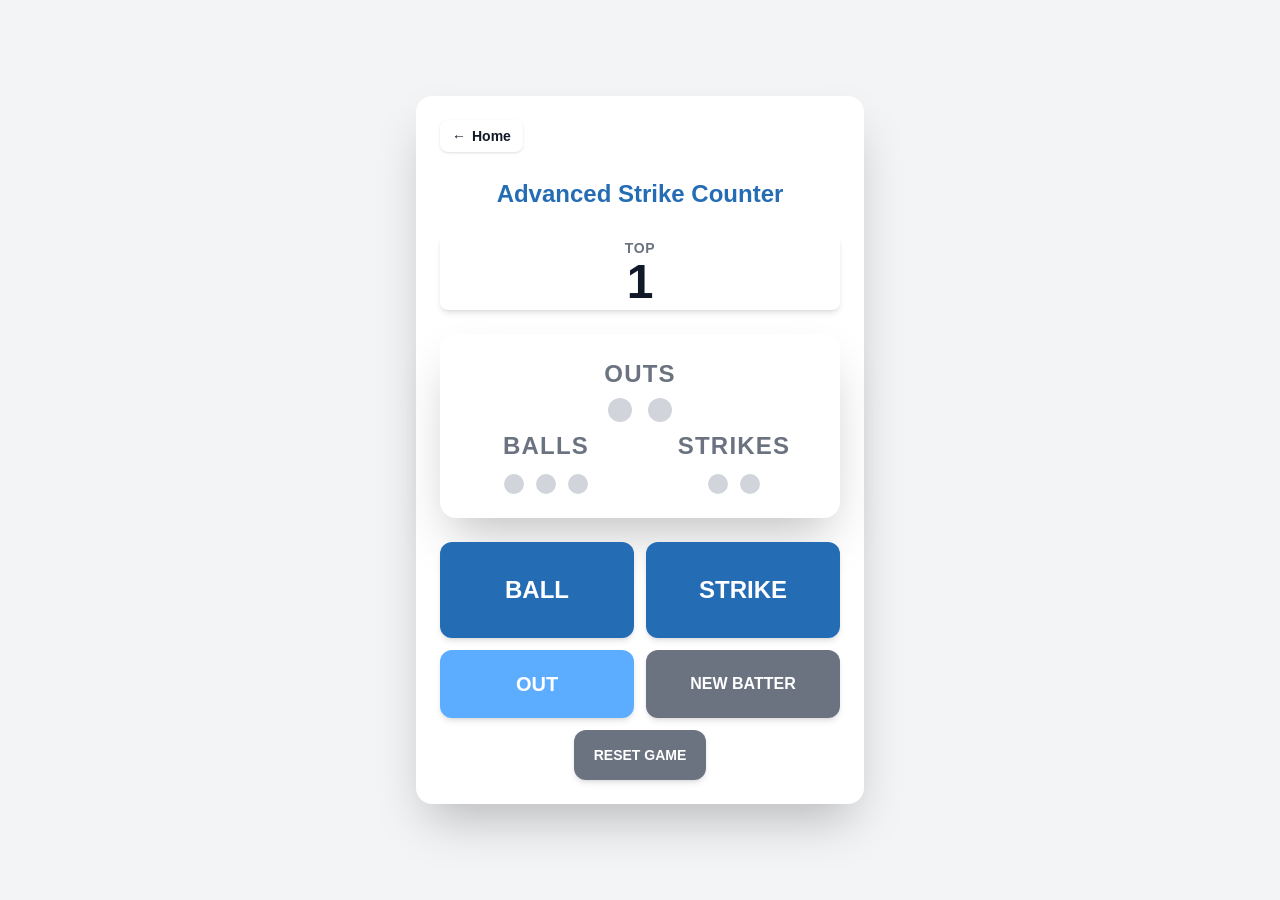
==== AdvancedStrikeCounter.html @ 7a81ef96 "fonts/temp.txt" ====
<!DOCTYPE html>
<html lang="en">

<head>
    <meta charset="UTF-8">
    <meta name="viewport" content="width=device-width, initial-scale=1.0">
    <title>Advanced Strike Counter</title>
    <script src="./tailwind.js"></script>

    <script>
        tailwind.config = {darkMode: 'class'}
    </script>

    <link rel="stylesheet" href="./fonts.css">

    <style>
        body {
            font-family:'Inter',sans-serif;
            -webkit-tap-highlight-color:transparent;
            touch-action:manipulation;
        }
        :root {
            --bg-color: #f3f4f6;
            --card-bg: #ffffff;
        
            --text-primary: #1a1a1a;
            --text-secondary: #6b7280;
        
            --btn-primary-bg: #246db5;
            --btn-primary-text: #ffffff;
        
            --btn-secondary-bg: #5cadff;
            --btn-secondary-text: #ffffff;
        
            --indicator-empty-bg: #d1d5db;
        
            --indicator-ball-bg: #22c55e;
            --indicator-strike-bg: #ef4444;
            --indicator-out-bg: #f97316;
        
            --toggle-bg: #d1d5db;
            --toggle-knob: #ffffff;
        }
        .dark {
            --bg-color: #111827;
            --card-bg: #1f2937;

            --text-primary: #e5e7eb;
            --text-secondary: #9ca3af;

            --btn-primary-bg: #246db5;
            --btn-primary-text: white;

            --btn-secondary-bg: #374151;
            --btn-secondary-text: white;

            --indicator-empty-bg: #374151;

            --toggle-bg: #5cadff;
            --toggle-knob: white;
        }
        .indicator {
            transition: background-color 0.3s ease, transform 0.2s ease;
        }
        .btn {
            transition: background-color 0.3s ease, color 0.3s ease, transform 0.1s ease-out;
            --hover: opacity-90;
            --transition-all: duration-200;
        }
    </style>
</head>
<body class="bg-gray-100 dark:bg-gray-900 text-gray-900 dark:text-gray-100 min-h-screen flex items-center justify-center p-4 transition-colors duration-500">

    <div class="w-full max-w-md mx-auto bg-white dark:bg-gray-800 rounded-2xl shadow-2xl p-6 flex flex-col space-y-6 transition-colors duration-500">
        <div class="w-full max-w-md mx-auto flex justify-start">
            <a href="./index.html" class="inline-flex items-center gap-1.5 px-3 py-1.5 rounded-lg bg-light-card dark:bg-dark-card text-primary font-semibold text-sm shadow hover:opacity-80 transition-opacity">
                <span>←</span>
                <span>Home</span>
            </a>
        </div>

        <!-- Header: Inning and Theme Toggle -->
        <header class="flex justify-between items-center mb-1">
            <h1 class="text-2xl font-bold text-[#246db5]" style="margin: auto; margin-top: 0.1rem;">
                Advanced Strike Counter
            </h1>
        </header>
        <!-- Inning Display -->
        <div id="inning-display" class="text-center bg-[var(--card-bg)] rounded-lg px-4 py-1 shadow-md transition-colors duration-300">
            <div id="inning-half" class="text-sm font-bold tracking-wider uppercase text-[var(--text-secondary)] transition-colors duration-300">TOP</div>
            <div id="inning-number" class="text-5xl font-extrabold">1</div>
        </div>
         <!-- Main Display: Counts -->
        <main class="flex-grow flex flex-col justify-center bg-[var(--card-bg)] rounded-2xl shadow-2xl p-6 transition-colors duration-300">
            <!-- Outs -->
            <div class="text-center mb-2">
                <h2 class="text-2xl font-bold tracking-wider uppercase text-[var(--text-secondary)] transition-colors duration-300">Outs</h2>
                <div id="outs-indicators" class="flex justify-center items-center space-x-4 mt-2">
                    <div class="indicator h-6 w-6 rounded-full bg-[var(--indicator-empty-bg)]"></div>
                    <div class="indicator h-6 w-6 rounded-full bg-[var(--indicator-empty-bg)]"></div>
                </div>
            </div>

            <!-- Balls & Strikes -->
            <div class="grid grid-cols-2 gap-6">
                <div class="text-center">
                    <h2 class="text-2xl font-bold tracking-wider uppercase text-[var(--text-secondary)] transition-colors duration-300">Balls</h2>
                    <div id="balls-indicators" class="flex justify-center items-center space-x-3 mt-3">
                        <div class="indicator h-5 w-5 rounded-full bg-[var(--indicator-empty-bg)]"></div>
                        <div class="indicator h-5 w-5 rounded-full bg-[var(--indicator-empty-bg)]"></div>
                        <div class="indicator h-5 w-5 rounded-full bg-[var(--indicator-empty-bg)]"></div>
                    </div>
                </div>
                <div class="text-center">
                    <h2 class="text-2xl font-bold tracking-wider uppercase text-[var(--text-secondary)] transition-colors duration-300">Strikes</h2>
                    <div id="strikes-indicators" class="flex justify-center items-center space-x-3 mt-3">
                        <div class="indicator h-5 w-5 rounded-full bg-[var(--indicator-empty-bg)]"></div>
                        <div class="indicator h-5 w-5 rounded-full bg-[var(--indicator-empty-bg)]"></div>
                    </div>
                </div>
            </div>
        </main>

        <!-- Action Buttons -->
        <footer class="mt-2">
            <div class="grid grid-cols-2 gap-3">
                <button id="ball-btn" class="btn col-span-1 text-2xl font-bold py-8 rounded-xl shadow-md bg-[var(--btn-primary-bg)] text-[var(--btn-primary-text)] active:scale-95">BALL</button>
                <button id="strike-btn" class="btn col-span-1 text-2xl font-bold py-8 rounded-xl shadow-md bg-[var(--btn-primary-bg)] text-[var(--btn-primary-text)] active:scale-95">STRIKE</button>
            </div>
            <div class="grid grid-cols-2 gap-3 mt-3">
                <button id="out-btn" class="btn col-span-1 text-xl font-bold py-5 rounded-xl shadow-md bg-[var(--btn-secondary-bg)] text-[var(--btn-secondary-text)] active:scale-95">OUT</button>
                <button id="new-batter-btn"
                    class="btn bg-gray-500 text-white py-4 font-semibold rounded-xl shadow-md hover:bg-gray-600">
                    NEW BATTER
                </button>
            </div>
            <div class="grid grid-cols-1 gap-3 mt-3">
                <button id="reset-btn" 
                    class="btn col-span-1 text-sm font-bold py-3 rounded-xl shadow-md bg-gray-500 text-[var(--btn-secondary-text)] active:scale-95"
                    style="max-width: 45%; margin: auto; padding: 15px 20px;">
                    RESET GAME
                </button>
            </div>
        </footer>
    </div>

    <script>
        document.addEventListener('DOMContentLoaded', () => {
            // Theme global from index
            document.documentElement.classList.toggle('dark', localStorage.getItem('theme') === 'dark');

            // --- STATE (Caricamento da localStorage se disponibile) ---
            let balls = parseInt(localStorage.getItem('adv_balls'), 10) || 0;
            let strikes = parseInt(localStorage.getItem('adv_strikes'), 10) || 0;
            let outs = parseInt(localStorage.getItem('adv_outs'), 10) || 0;
            let inning = parseInt(localStorage.getItem('adv_inning'), 10) || 1;
            let isTopInning = localStorage.getItem('adv_isTopInning') !== null ? JSON.parse(localStorage.getItem('adv_isTopInning')) : true;

            // --- DOM ELEMENTS ---
            const ballBtn = document.getElementById('ball-btn');
            const strikeBtn = document.getElementById('strike-btn');
            const outBtn = document.getElementById('out-btn');
            const resetBtn = document.getElementById('reset-btn');
            const newBatterBtn = document.getElementById('new-batter-btn');

            const inningHalfEl = document.getElementById('inning-half');
            const inningNumberEl = document.getElementById('inning-number');
            const ballIndicators = document.querySelectorAll('#balls-indicators .indicator');
            const strikeIndicators = document.querySelectorAll('#strikes-indicators .indicator');
            const outIndicators = document.querySelectorAll('#outs-indicators .indicator');

            // --- FUNZIONE DI SALVATAGGIO ---
            const saveData = () => {
                localStorage.setItem('adv_balls', balls);
                localStorage.setItem('adv_strikes', strikes);
                localStorage.setItem('adv_outs', outs);
                localStorage.setItem('adv_inning', inning);
                localStorage.setItem('adv_isTopInning', isTopInning);
            };

            const updateUI = () => {
                // Update Inning
                inningHalfEl.textContent = isTopInning ? 'TOP' : 'BOTTOM';
                inningNumberEl.textContent = inning;

                // Update Indicators
                updateIndicators(ballIndicators, balls, 'var(--indicator-ball-bg)');
                updateIndicators(strikeIndicators, strikes, 'var(--indicator-strike-bg)');
                updateIndicators(outIndicators, outs, 'var(--indicator-out-bg)');

                // Salva lo stato a ogni aggiornamento dell'interfaccia
                saveData();
            };

            const updateIndicators = (indicators, count, activeColor) => {
                indicators.forEach((indicator, index) => {
                    if (index < count) {
                        indicator.style.backgroundColor = activeColor;
                        indicator.style.transform = 'scale(1.1)';
                    } else {
                        indicator.style.backgroundColor = 'var(--indicator-empty-bg)';
                        indicator.style.transform = 'scale(1)';
                    }
                });
            };

            const handleNewBatter = () => {
                balls = 0;
                strikes = 0;
                localStorage.removeItem('adv_balls');
                localStorage.removeItem('adv_strikes');
                updateUI();
            };

            const resetCounts = () => {
                balls = 0;
                strikes = 0;
            };

            const advanceInning = () => {
                outs = 0;
                resetCounts();
                if (isTopInning) {
                    isTopInning = false;
                } else {
                    isTopInning = true;
                    inning++;
                }
            };

            const handleBall = () => {
                if (balls < 3) {
                    balls++;
                } else {
                    // Walk
                    resetCounts();
                }
                updateUI();
            };

            const handleStrike = () => {
                if (strikes < 2) {
                    strikes++;
                } else {
                    // Third strike is an out
                    handleOut();
                }
                updateUI();
            };

            const handleOut = () => {
                resetCounts();
                if (outs < 2) {
                    outs++;
                } else {
                    // Third out, advance inning
                    advanceInning();
                }
                updateUI();
            };

            const handleReset = () => {
                balls = 0;
                strikes = 0;
                outs = 0;
                inning = 1;
                isTopInning = true;

                // Rimuove i dati da localStorage
                localStorage.removeItem('adv_balls');
                localStorage.removeItem('adv_strikes');
                localStorage.removeItem('adv_outs');
                localStorage.removeItem('adv_inning');
                localStorage.removeItem('adv_isTopInning');

                updateUI();
            };

            ballBtn.addEventListener('click', handleBall);
            strikeBtn.addEventListener('click', handleStrike);
            outBtn.addEventListener('click', handleOut);
            resetBtn.addEventListener('click', handleReset);
            newBatterBtn.addEventListener('click', handleNewBatter);

            // Initial render
            updateUI();
        });
    </script>
</body>
</html>
---- fonts.css ----
@font-face {
  font-family: 'Inter';
  font-style: normal;
  font-weight: 400;
  font-display: swap;
  src: url('./fonts/inter-400.ttf') format('truetype');
}
@font-face {
  font-family: 'Inter';
  font-style: normal;
  font-weight: 600;
  font-display: swap;
  src: url('./fonts/inter-600.ttf') format('truetype');
}
@font-face {
  font-family: 'Inter';
  font-style: normal;
  font-weight: 700;
  font-display: swap;
  src: url('./fonts/inter-700.ttf') format('truetype');
}
@font-face {
  font-family: 'Inter';
  font-style: normal;
  font-weight: 900;
  font-display: swap;
  src: url('./fonts/inter-900.ttf') format('truetype');
}
@font-face {
  font-family: 'Roboto Mono';
  font-style: normal;
  font-weight: 700;
  font-display: swap;
  src: url('./fonts/roboto-mono-700.ttf') format('truetype');
}
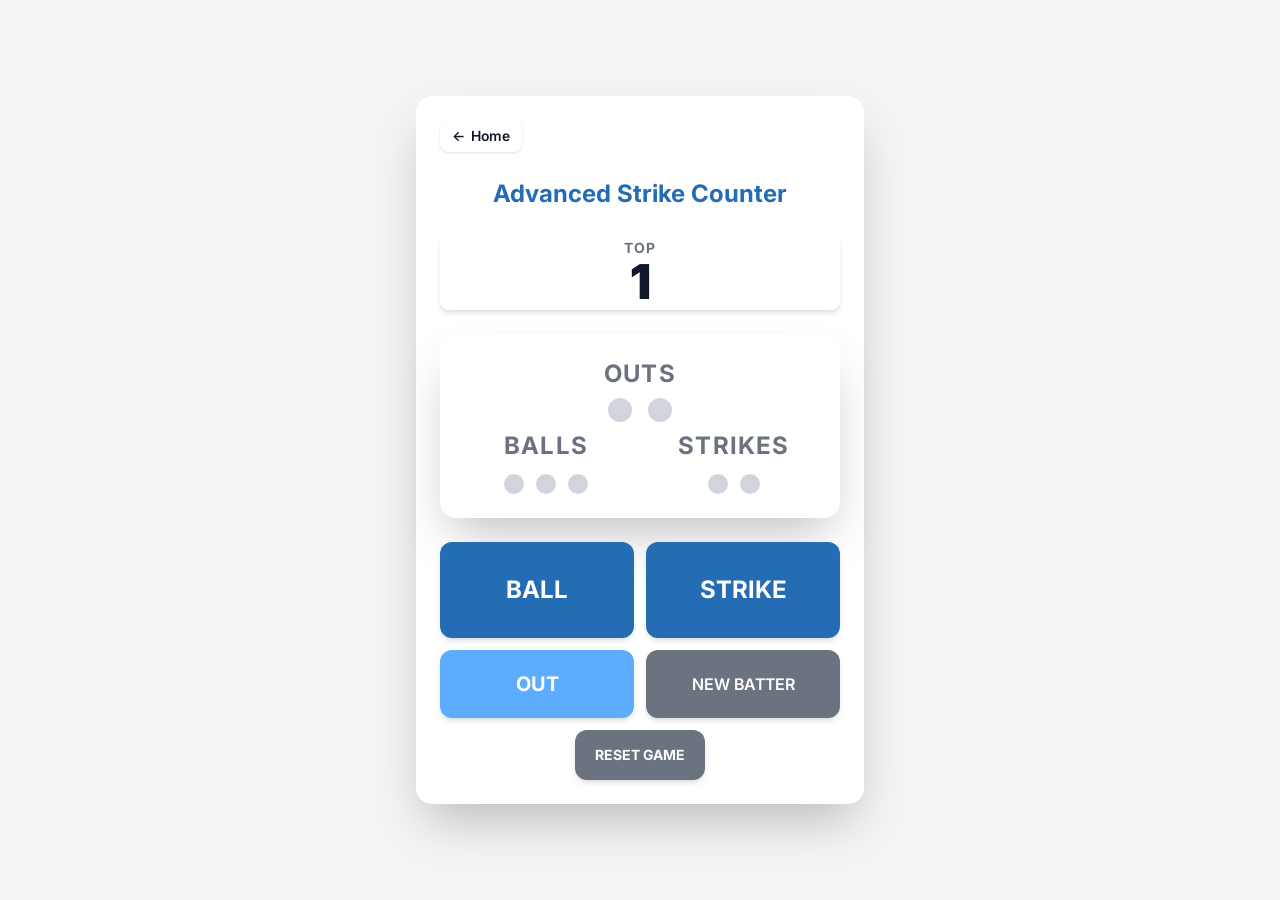
==== commit 90ad7831: "Add files via upload" ====
--- a/AdvancedStrikeCounter.html
+++ b/AdvancedStrikeCounter.html
@@ -242,14 +242,13 @@
                 if (strikes < 2) {
                     strikes++;
                 } else {
-                    // Third strike is an out
+                    // Strikeout
                     handleOut();
                 }
                 updateUI();
             };
 
             const handleOut = () => {
-                resetCounts();
                 if (outs < 2) {
                     outs++;
                 } else {
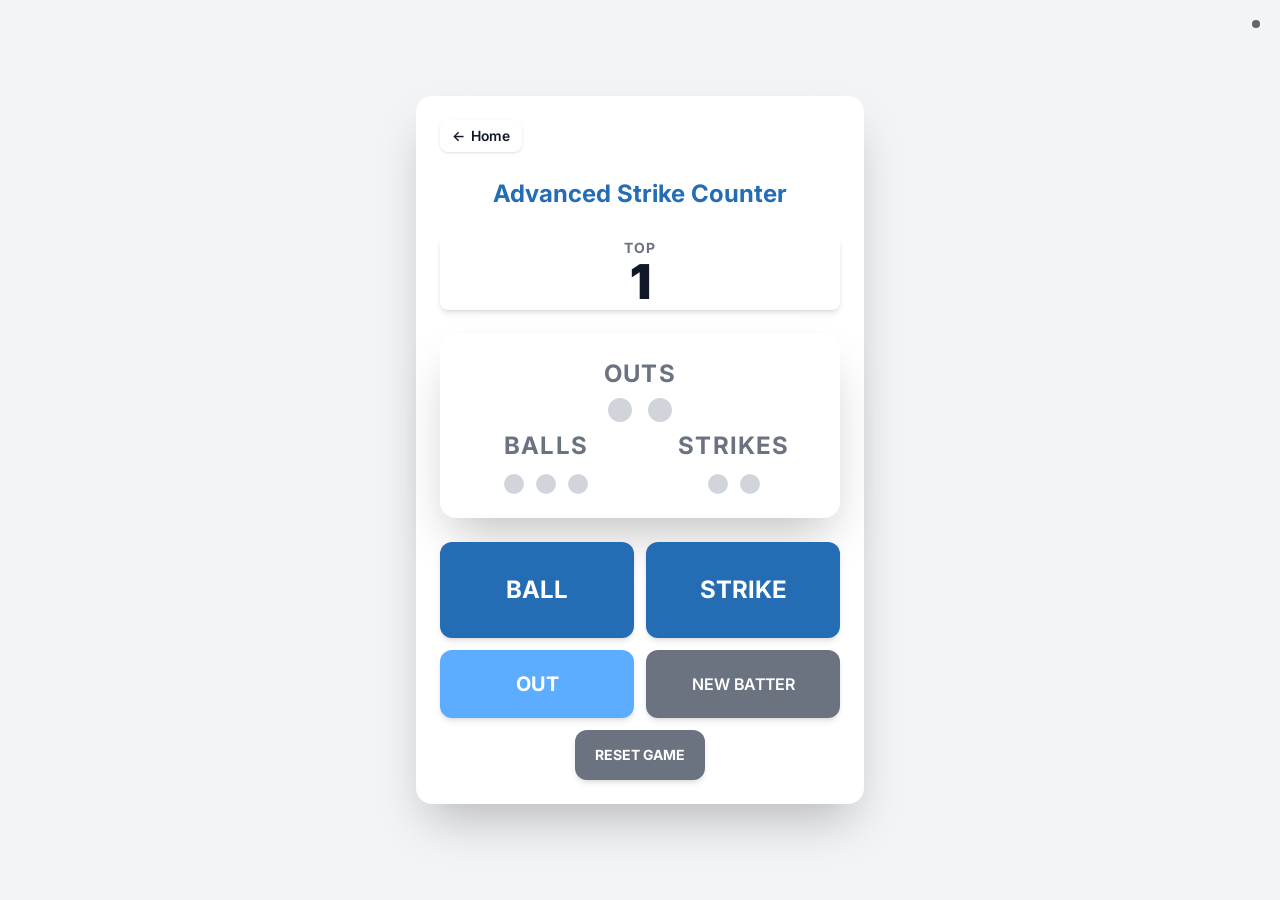
==== commit 999c12bc: "Add files via upload" ====
--- a/AdvancedStrikeCounter.html
+++ b/AdvancedStrikeCounter.html
@@ -6,12 +6,10 @@
     <meta name="viewport" content="width=device-width, initial-scale=1.0">
     <title>Advanced Strike Counter</title>
     <script src="./tailwind.js"></script>
-
-    <script>
-        tailwind.config = {darkMode: 'class'}
-    </script>
-
+    <script>tailwind.config = {darkMode: 'class'}</script>
     <link rel="stylesheet" href="./fonts.css">
+    <link rel="stylesheet" href="./app-ui.css"> 
+    <script src="./wakelock.js" defer></script>
 
     <style>
         body {
--- a/app-ui.css
+++ b/app-ui.css
@@ -0,0 +1,95 @@
+/* Evita il pull-to-refresh accidentale su tutte le pagine */
+html, body {
+  overscroll-behavior-y: contain;
+}
+
+/* Evita lo zoom sul doppio tocco e la selezione testo sui pulsanti */
+button {
+  touch-action: manipulation;
+  user-select: none;
+  -webkit-user-select: none;
+}
+
+/* Stile del puntino verde (in alto a destra) */
+#wakelock-status {
+  position: fixed;
+  top: 20px;
+  right: 20px;
+  z-index: 1000;
+  pointer-events: none;
+}
+
+#wakelock-dot {
+  display: block;
+  width: 8px;
+  height: 8px;
+  border-radius: 50%;
+  background-color: #666;
+  transition: background-color 0.3s, box-shadow 0.3s;
+}
+
+#wakelock-dot.active {
+  background-color: #2ecc71;
+  box-shadow: 0 0 6px #2ecc71;
+}
+/* Contenitore testo + switch */
+.wakelock-control {
+  display: inline-flex;
+  align-items: center;
+  gap: 10px;
+  font-family: sans-serif;
+  user-select: none;
+  -webkit-user-select: none;
+}
+
+/* Dimensioni dello switch */
+.switch {
+  position: relative;
+  display: inline-block;
+  width: 48px;
+  height: 26px;
+}
+
+/* Nasconde la checkbox standard */
+.switch input {
+  opacity: 0;
+  width: 0;
+  height: 0;
+}
+
+/* Sfondo dello switch (SPENTO - pallino a sinistra) */
+.slider {
+  position: absolute;
+  cursor: pointer;
+  top: 0;
+  left: 0;
+  right: 0;
+  bottom: 0;
+  background-color: #ccc;
+  border-radius: 34px;
+  transition: background-color 0.3s;
+}
+
+/* Il pallino bianco mobile */
+.slider:before {
+  position: absolute;
+  content: "";
+  height: 20px;
+  width: 20px;
+  left: 3px;
+  bottom: 3px;
+  background-color: white;
+  border-radius: 50%;
+  box-shadow: 0 2px 4px rgba(0, 0, 0, 0.2);
+  transition: transform 0.3s;
+}
+
+/* Sfondo dello switch quando è ACCESO (verde coordinato al LED) */
+.switch input:checked + .slider {
+  background-color: #2ecc71;
+}
+
+/* Sposta il pallino a DESTRA quando è attivo */
+.switch input:checked + .slider:before {
+  transform: translateX(22px);
+}
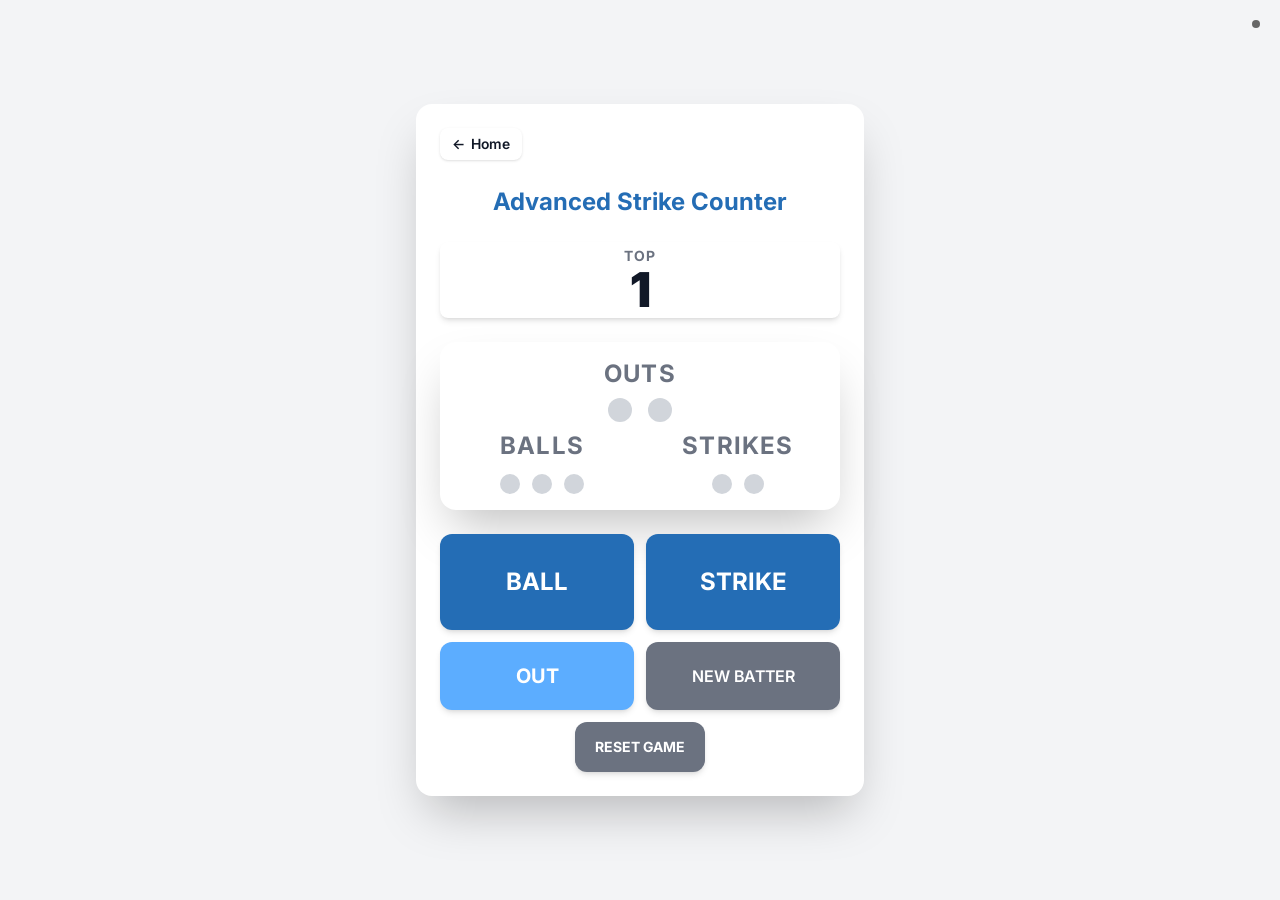
==== commit 03396574: "Add files via upload" ====
--- a/AdvancedStrikeCounter.html
+++ b/AdvancedStrikeCounter.html
@@ -67,7 +67,7 @@
         }
     </style>
 </head>
-<body class="bg-gray-100 dark:bg-gray-900 text-gray-900 dark:text-gray-100 min-h-screen flex items-center justify-center p-4 transition-colors duration-500">
+<body class="bg-gray-100 dark:bg-gray-900 text-gray-900 dark:text-gray-100 min-h-screen flex items-center justify-center p-2 transition-colors duration-500">
 
     <div class="w-full max-w-md mx-auto bg-white dark:bg-gray-800 rounded-2xl shadow-2xl p-6 flex flex-col space-y-6 transition-colors duration-500">
         <div class="w-full max-w-md mx-auto flex justify-start">
@@ -89,7 +89,7 @@
             <div id="inning-number" class="text-5xl font-extrabold">1</div>
         </div>
          <!-- Main Display: Counts -->
-        <main class="flex-grow flex flex-col justify-center bg-[var(--card-bg)] rounded-2xl shadow-2xl p-6 transition-colors duration-300">
+        <main class="flex-grow flex flex-col justify-center bg-[var(--card-bg)] rounded-2xl shadow-2xl p-4 transition-colors duration-300">
             <!-- Outs -->
             <div class="text-center mb-2">
                 <h2 class="text-2xl font-bold tracking-wider uppercase text-[var(--text-secondary)] transition-colors duration-300">Outs</h2>
@@ -147,14 +147,14 @@
             // Theme global from index
             document.documentElement.classList.toggle('dark', localStorage.getItem('theme') === 'dark');
 
-            // --- STATE (Caricamento da localStorage se disponibile) ---
+            // Caricamento da localStorage se disponibile
             let balls = parseInt(localStorage.getItem('adv_balls'), 10) || 0;
             let strikes = parseInt(localStorage.getItem('adv_strikes'), 10) || 0;
             let outs = parseInt(localStorage.getItem('adv_outs'), 10) || 0;
             let inning = parseInt(localStorage.getItem('adv_inning'), 10) || 1;
             let isTopInning = localStorage.getItem('adv_isTopInning') !== null ? JSON.parse(localStorage.getItem('adv_isTopInning')) : true;
 
-            // --- DOM ELEMENTS ---
+            // DOM Elements
             const ballBtn = document.getElementById('ball-btn');
             const strikeBtn = document.getElementById('strike-btn');
             const outBtn = document.getElementById('out-btn');
@@ -167,7 +167,7 @@
             const strikeIndicators = document.querySelectorAll('#strikes-indicators .indicator');
             const outIndicators = document.querySelectorAll('#outs-indicators .indicator');
 
-            // --- FUNZIONE DI SALVATAGGIO ---
+            // Salvataggio dati
             const saveData = () => {
                 localStorage.setItem('adv_balls', balls);
                 localStorage.setItem('adv_strikes', strikes);
--- a/app-ui.css
+++ b/app-ui.css
@@ -10,7 +10,7 @@
   -webkit-user-select: none;
 }
 
-/* Stile del puntino verde (in alto a destra) */
+/* Stile del LED verde in alto a destra */
 #wakelock-status {
   position: fixed;
   top: 20px;
@@ -32,7 +32,7 @@
   background-color: #2ecc71;
   box-shadow: 0 0 6px #2ecc71;
 }
-/* Contenitore testo + switch */
+/* Contenitore testo + toggle */
 .wakelock-control {
   display: inline-flex;
   align-items: center;
@@ -42,7 +42,7 @@
   -webkit-user-select: none;
 }
 
-/* Dimensioni dello switch */
+/* Dimensioni del toggle */
 .switch {
   position: relative;
   display: inline-block;
@@ -57,7 +57,7 @@
   height: 0;
 }
 
-/* Sfondo dello switch (SPENTO - pallino a sinistra) */
+/* Sfondo del toggle (Spento - pallino a sinistra) */
 .slider {
   position: absolute;
   cursor: pointer;
@@ -70,7 +70,7 @@
   transition: background-color 0.3s;
 }
 
-/* Il pallino bianco mobile */
+/* Il cursore bianco mobile */
 .slider:before {
   position: absolute;
   content: "";
@@ -84,12 +84,12 @@
   transition: transform 0.3s;
 }
 
-/* Sfondo dello switch quando è ACCESO (verde coordinato al LED) */
+/* Sfondo dello toggle quando è Acceso (verde coordinato al LED) */
 .switch input:checked + .slider {
   background-color: #2ecc71;
 }
 
-/* Sposta il pallino a DESTRA quando è attivo */
+/* Sposta il cursore a Destra quando è attivo */
 .switch input:checked + .slider:before {
   transform: translateX(22px);
 }
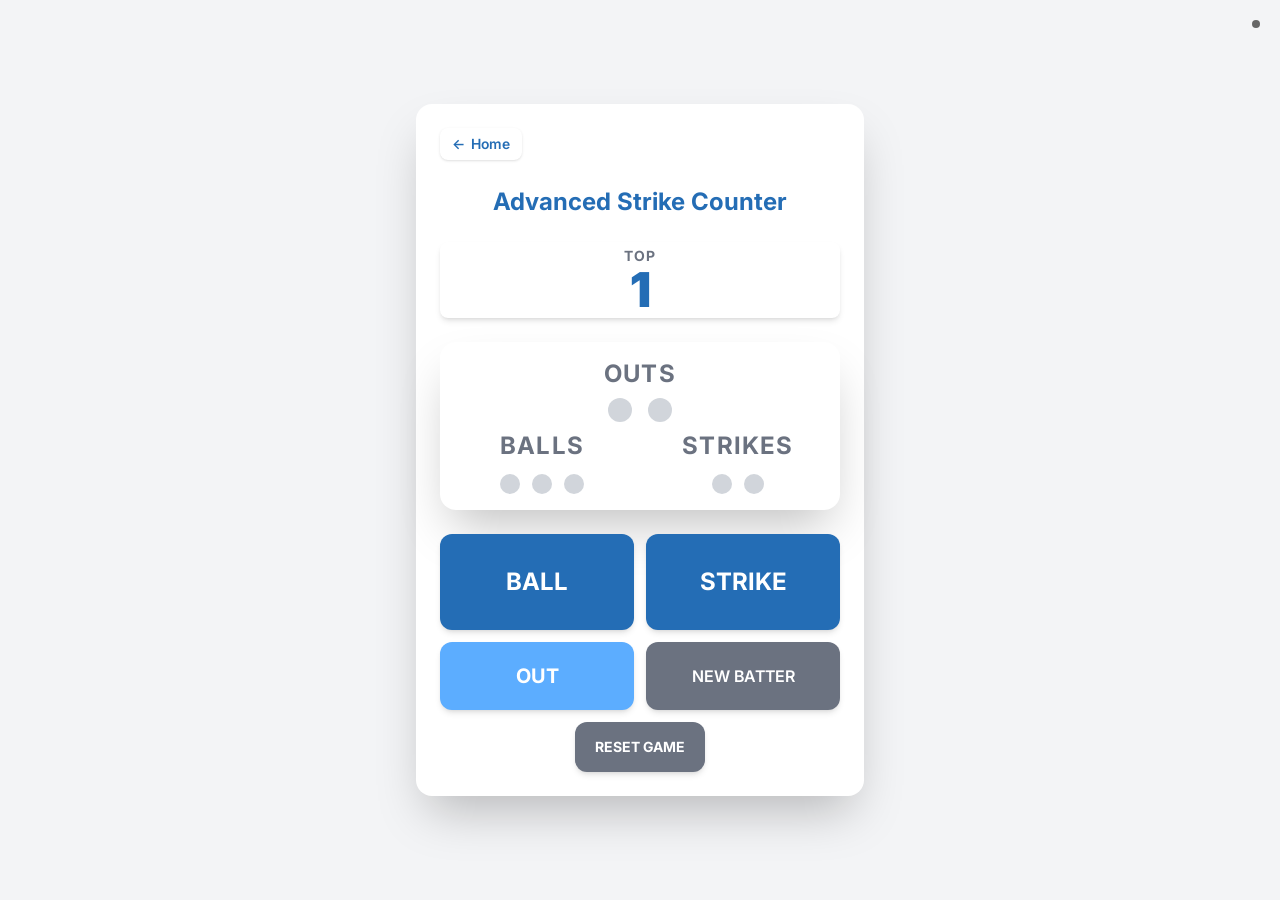
==== commit 951bc0d0: "Add files via upload" ====
--- a/AdvancedStrikeCounter.html
+++ b/AdvancedStrikeCounter.html
@@ -69,9 +69,9 @@
 </head>
 <body class="bg-gray-100 dark:bg-gray-900 text-gray-900 dark:text-gray-100 min-h-screen flex items-center justify-center p-2 transition-colors duration-500">
 
-    <div class="w-full max-w-md mx-auto bg-white dark:bg-gray-800 rounded-2xl shadow-2xl p-6 flex flex-col space-y-6 transition-colors duration-500">
+    <div class="w-full max-w-md mx-auto bg-white dark:bg-gray-800 rounded-2xl shadow-2xl p-6 flex flex-col space-y-6 text-[#246db5] transition-colors duration-500">
         <div class="w-full max-w-md mx-auto flex justify-start">
-            <a href="./index.html" class="inline-flex items-center gap-1.5 px-3 py-1.5 rounded-lg bg-light-card dark:bg-dark-card text-primary font-semibold text-sm shadow hover:opacity-80 transition-opacity">
+            <a href="./index.html" class="inline-flex items-center gap-1.5 px-3 py-1.5 rounded-lg bg-light-card dark:bg-dark-card  font-semibold text-sm shadow hover:opacity-80 transition-opacity">
                 <span>←</span>
                 <span>Home</span>
             </a>
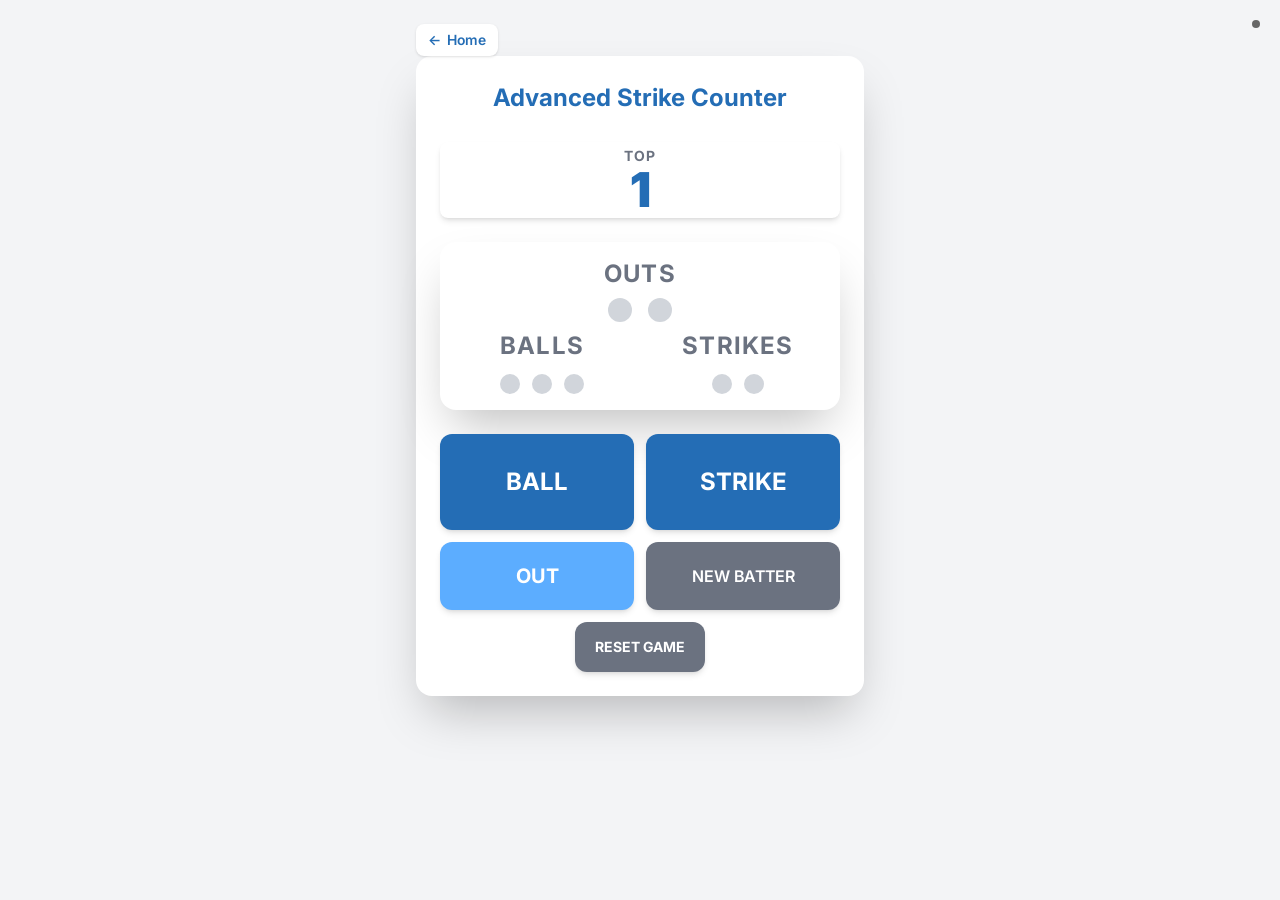
==== commit 1c08a0a8: "Add files via upload" ====
--- a/AdvancedStrikeCounter.html
+++ b/AdvancedStrikeCounter.html
@@ -67,15 +67,15 @@
         }
     </style>
 </head>
-<body class="bg-gray-100 dark:bg-gray-900 text-gray-900 dark:text-gray-100 min-h-screen flex items-center justify-center p-2 transition-colors duration-500">
-
-    <div class="w-full max-w-md mx-auto bg-white dark:bg-gray-800 rounded-2xl shadow-2xl p-6 flex flex-col space-y-6 text-[#246db5] transition-colors duration-500">
+<body class="bg-gray-100 dark:bg-gray-900 text-gray-900 dark:text-gray-100 min-h-screen justify-start p-2 pt-6 transition-colors duration-500">
         <div class="w-full max-w-md mx-auto flex justify-start">
-            <a href="./index.html" class="inline-flex items-center gap-1.5 px-3 py-1.5 rounded-lg bg-light-card dark:bg-dark-card  font-semibold text-sm shadow hover:opacity-80 transition-opacity">
+            <a href="./index.html" class="inline-flex items-center gap-1.5 px-3 py-1.5 rounded-lg bg-white dark:bg-dark-card text-[#246db5] font-semibold text-sm shadow hover:opacity-80 transition-opacity">
                 <span>←</span>
                 <span>Home</span>
             </a>
         </div>
+
+    <div class="w-full max-w-md mx-auto bg-white dark:bg-gray-800 rounded-2xl shadow-2xl p-6 flex flex-col space-y-6 text-[#246db5] transition-colors duration-500">
 
         <!-- Header: Inning and Theme Toggle -->
         <header class="flex justify-between items-center mb-1">
